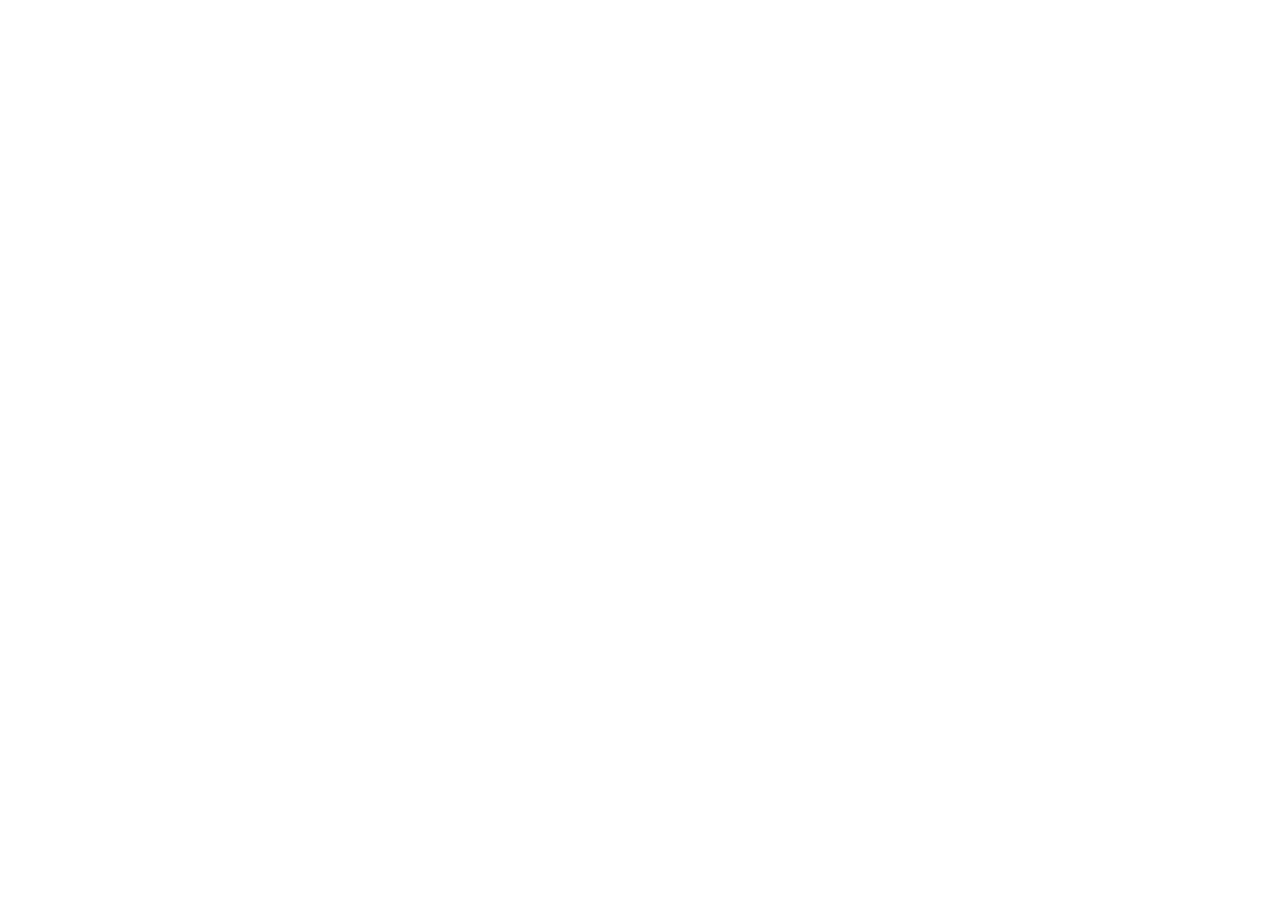
==== v2/index.html @ 92b18041 "Create index.html" ====
<!doctype html><html><head><meta charset="UTF-8"><meta name="viewport" content="width=device-width,initial-scale=1"><title>Utsav Mittal | Portfolio</title><link rel="stylesheet" href="styles.css"></head><body><div id="root"></div><script>
const data={v1:{label:'V1 · Clean',intro:'Building reliable backend systems that matter.',desc:'Java Backend Developer with 2+ years of experience building enterprise, financial and core-banking applications using Spring Boot, Microservices and REST APIs.',accent:'clean'},v2:{label:'V2 · Minimal',intro:'Simple interfaces. Strong backend thinking.',desc:'A focused portfolio for quick recruiter scanning, highlighting Java, Spring Boot, SQL and enterprise application experience.',accent:'minimal'},v3:{label:'V3 · Case Studies',intro:'Engineering secure systems for real-world problems.',desc:'I design APIs, services and integrations that turn complex business workflows into dependable products—with a focus on security, performance and maintainability.',accent:'case'}};
let v=(location.pathname.match(/\/(v2|v3)(?:\/|$)/)||[])[1]||'v1';
function render(){let d=data[v];document.body.innerHTML='<div class="app '+d.accent+'"><header class="nav"><a class="brand" href="/">UM<span>.</span></a><nav><a href="#about">About</a><a href="#skills">Skills</a><a href="#projects">Projects</a><a href="#experience">Experience</a><a href="#contact">Contact</a></nav><div class="version-switch">'+['v1','v2','v3'].map(x=>'<button class="'+(x==v?'active':'')+'" onclick="location.href=\''+(x=='v1'?'/':'/'+x+'/')+'\'">'+x.toUpperCase()+'</button>').join('')+'</div></header><main><section id="home" class="hero"><div><p class="eyebrow">JAVA BACKEND DEVELOPER · JAIPUR, INDIA</p><h1>'+d.intro+'</h1><p class="lead">'+d.desc+'</p><div class="actions"><a class="primary" href="#projects">View my work ↗</a><a class="secondary" href="mailto:mittalutsav07@gmail.com">Contact me</a></div><div class="stats"><div><b>2+</b><small>Years Experience</small></div><div><b>4+</b><small>ERP Modules</small></div><div><b>Java</b><small>Core Expertise</small></div></div></div><div class="terminal"><div class="dots"><i></i><i></i><i></i><span>UtsavMittal.java</span></div><pre><code><b>public class</b> UtsavMittal {\n\n String role = <em>"Backend Developer"</em>;\n String stack = <em>"Spring Boot"</em>;\n\n <b>void</b> build() {\n designAPIs();\n secureTransactions();\n solveProblems();\n }\n}</code></pre><div class="terminal-foot">● Available for opportunities <span>⌘ Java</span></div></div></section><section id="about" class="section"><label>01 / ABOUT</label><div><h2>Turning business problems into <span>working systems.</span></h2><p>I work on backend services where performance, security and clean architecture are important. My experience includes live core-banking platforms, ERP applications, financial integrations and AI-enabled customer support.</p><p>From understanding requirements to writing APIs, optimizing SQL and debugging production issues, I enjoy owning problems end-to-end.</p><div class="tags"><span>Problem Solver</span><span>API Design</span><span>System Thinking</span><span>Agile Team Player</span></div></div></section><section id="skills" class="section"><label>02 / TOOLKIT</label><div><h2>Tools I use to <span>build with confidence.</span></h2><div class="grid">'+[['Backend','Java 8 · Spring Boot · Spring MVC · Hibernate · JPA · Struts'],['Architecture','Microservices · REST APIs · JWT · OAuth 2.0 · Swagger'],['Data','PostgreSQL · MySQL · MSSQL · Oracle · DynamoDB · Redis'],['DevOps & Cloud','AWS · Docker · Git · GitLab · Jenkins · Maven · Linux'],['Messaging & Testing','Kafka · JUnit · Mockito · Multithreading · Streams'],['Ways of Working','Agile/Scrum · Jira · Code Reviews · Debugging · System Design']].map(x=>'<article><b>'+x[0]+'</b><p>'+x[1]+'</p></article>').join('')+'</div></div></section><section id="projects" class="section"><label>03 / SELECTED WORK</label><div><h2>Projects that show <span>what I can do.</span></h2><article class="project"><div class="num">01</div><div><div class="project-title"><h3>ERP-eMaps</h3><span>Enterprise ERP Platform</span></div><p>A business platform automating accounting, inventory, sales, tender, reconciliation and reporting workflows.</p><ul><li>Owned Billing Module end-to-end, including invoice generation and accounting workflows.</li><li>Developed complex SQL queries, joins, subqueries and stored procedures.</li><li>Created dynamic financial and transactional reports using Jasper Reports.</li></ul><div class="tags"><span>Java</span><span>Spring</span><span>Struts</span><span>SQL</span></div></div></article><article class="project"><div class="num">02</div><div><div class="project-title"><h3>Core Banking Solution</h3><span>Financial Services</span></div><p>A Spring Boot and RESTful microservices platform for a major cooperative bank.</p><ul><li>Implemented JWT and OAuth 2.0 authentication and authorization.</li><li>Integrated third-party banking APIs and an AI-powered WhatsApp chatbot.</li><li>Added request validation and structured exception handling.</li></ul><div class="tags"><span>Spring Boot</span><span>Microservices</span><span>AWS</span><span>Kafka</span></div></div></article></div></section><section id="experience" class="section"><label>04 / EXPERIENCE</label><div><h2>Where I've <span>made an impact.</span></h2><div class="timeline"><small>JUL 2024 — PRESENT</small><h3>Software Engineer</h3><p>Natural Support Consultancy Services Pvt. Ltd.</p><ul><li>Built RESTful APIs and microservices for live banking and financial applications.</li><li>Worked with PostgreSQL, DynamoDB, AWS and secure API access patterns.</li><li>Led debugging, code reviews, performance tuning and dependency security upgrades.</li></ul></div></div></section><section id="contact" class="contact"><p class="eyebrow">05 / CONTACT</p><h2>Let's build something <span>useful together.</span></h2><p>Have an opportunity, a project or just want to connect? I'd be happy to talk.</p><a class="primary" href="mailto:mittalutsav07@gmail.com">mittalutsav07@gmail.com ↗</a><div class="contact-links"><a href="tel:6399211701">+91 63992 11701</a><a href="https://linkedin.com/in/utsav-mittal-8a2a79371" target="_blank">LinkedIn ↗</a></div></section></main><footer>© 2026 Utsav Mittal · '+d.label+'</footer></div>'}render();
</script></body></html>
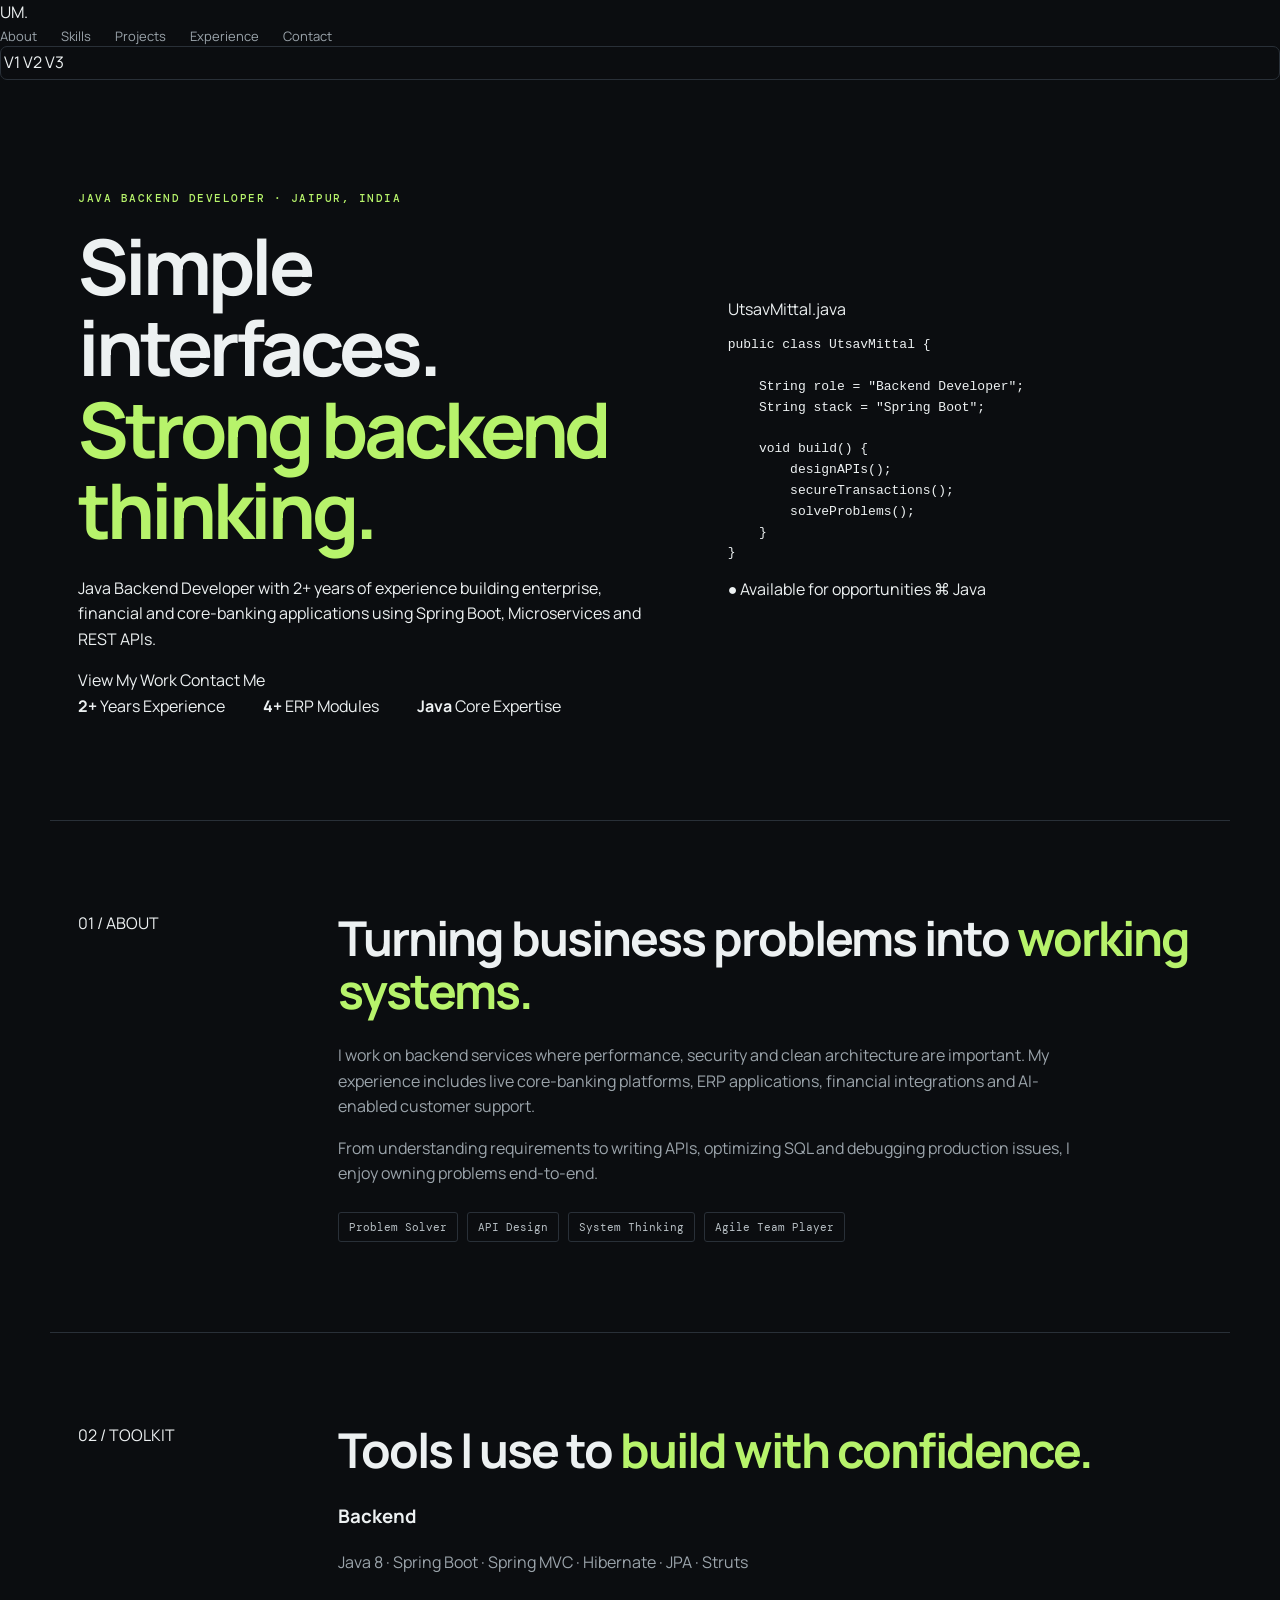
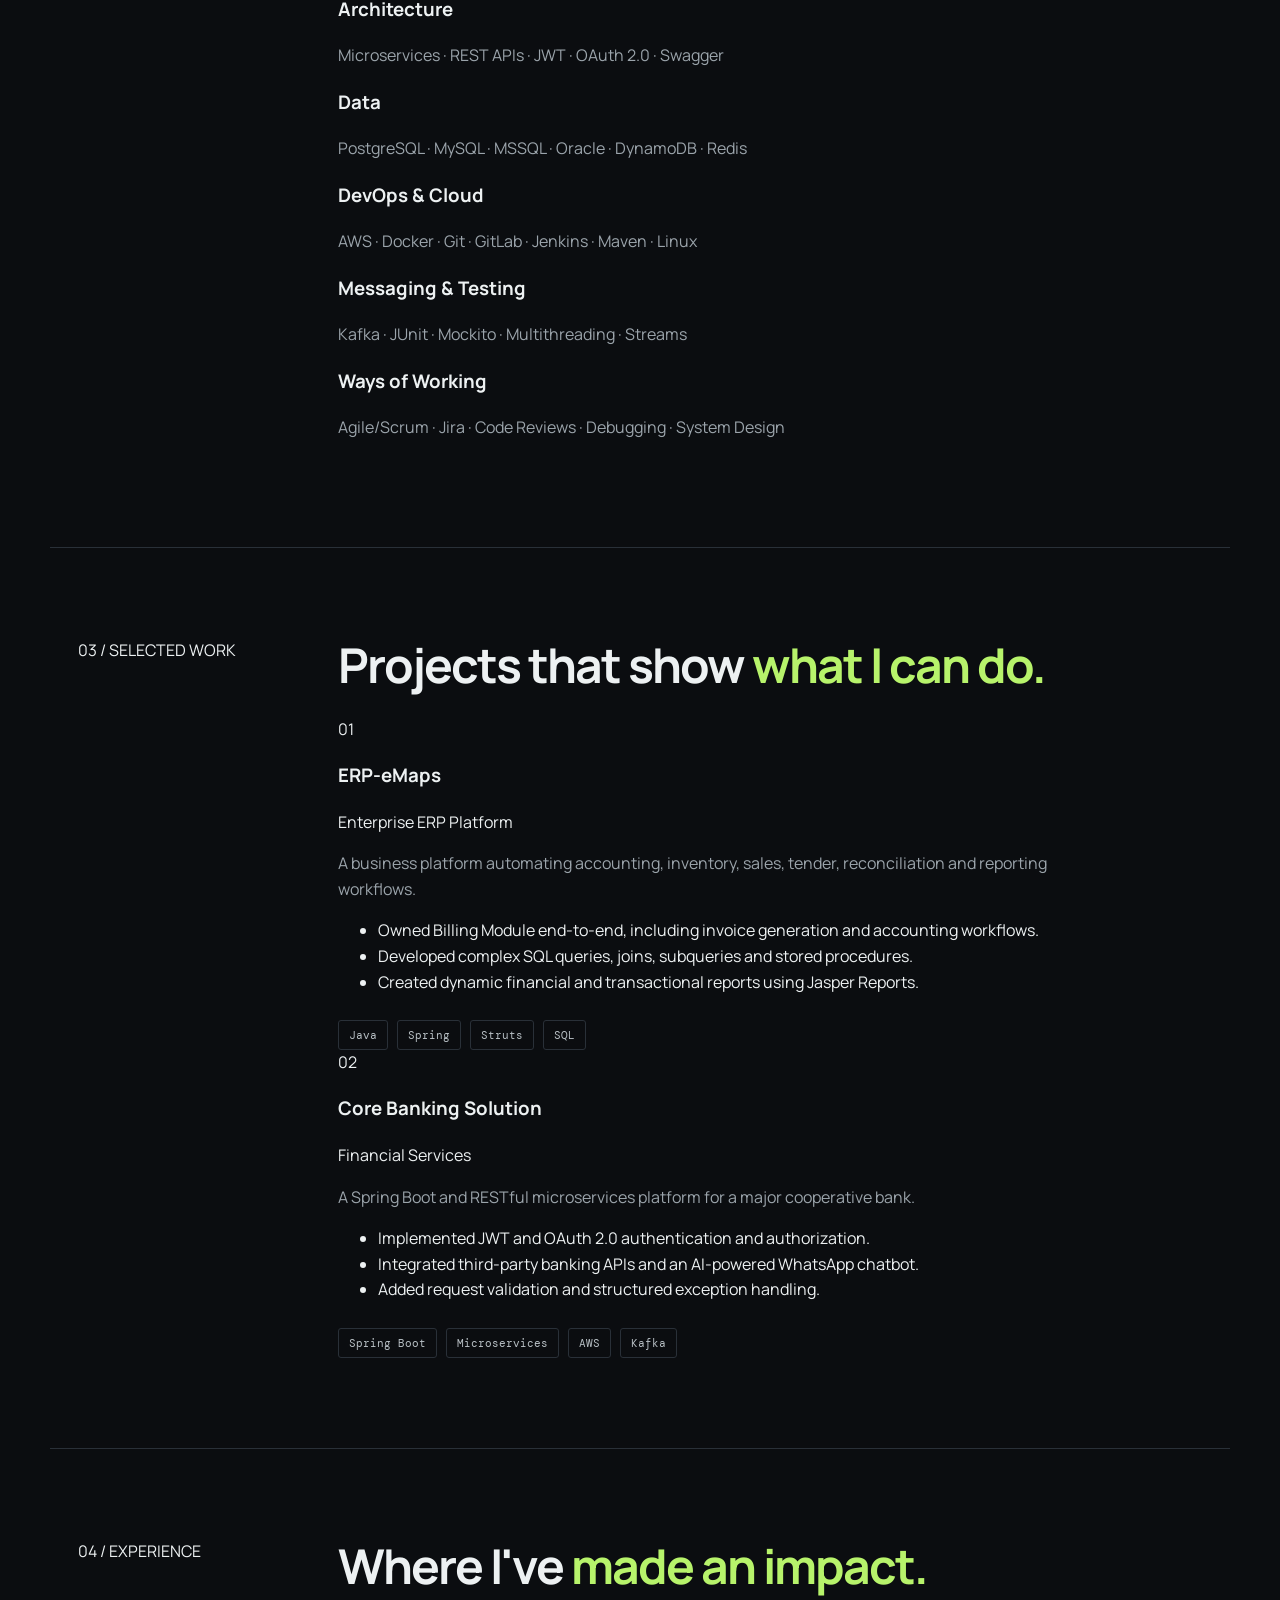
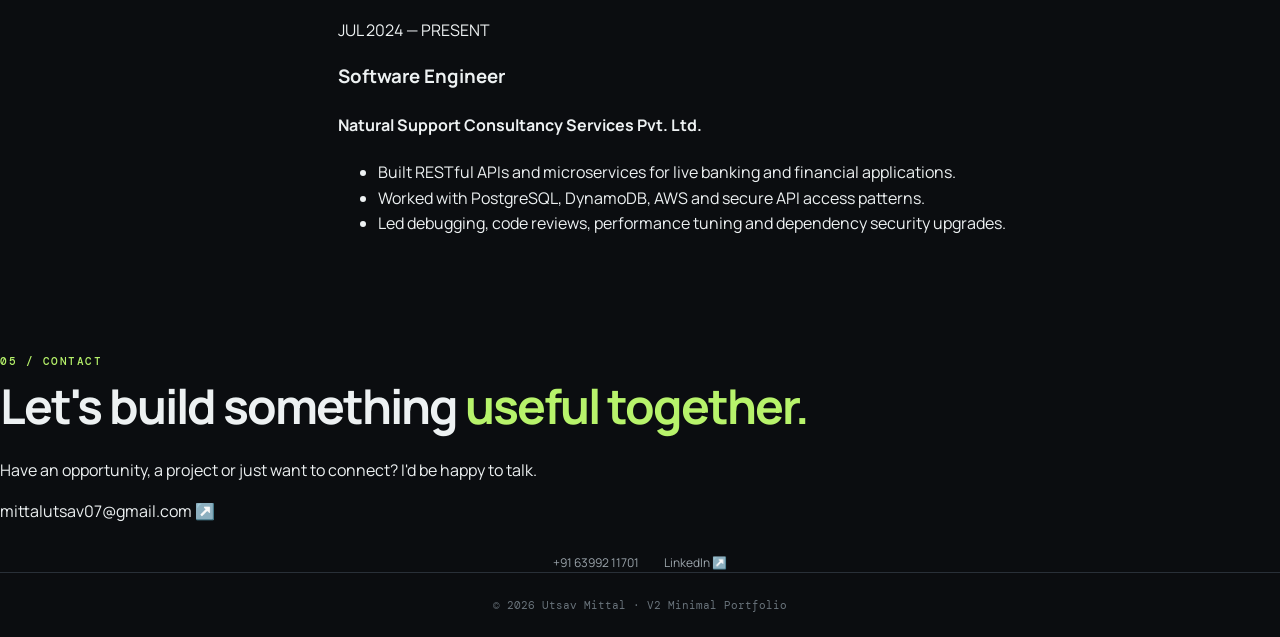
==== commit 60999aeb: "Update index.html" ====
--- a/v2/index.html
+++ b/v2/index.html
@@ -1,5 +1,439 @@
-<!doctype html><html><head><meta charset="UTF-8"><meta name="viewport" content="width=device-width,initial-scale=1"><title>Utsav Mittal | Portfolio</title><link rel="stylesheet" href="styles.css"></head><body><div id="root"></div><script>
-const data={v1:{label:'V1 · Clean',intro:'Building reliable backend systems that matter.',desc:'Java Backend Developer with 2+ years of experience building enterprise, financial and core-banking applications using Spring Boot, Microservices and REST APIs.',accent:'clean'},v2:{label:'V2 · Minimal',intro:'Simple interfaces. Strong backend thinking.',desc:'A focused portfolio for quick recruiter scanning, highlighting Java, Spring Boot, SQL and enterprise application experience.',accent:'minimal'},v3:{label:'V3 · Case Studies',intro:'Engineering secure systems for real-world problems.',desc:'I design APIs, services and integrations that turn complex business workflows into dependable products—with a focus on security, performance and maintainability.',accent:'case'}};
-let v=(location.pathname.match(/\/(v2|v3)(?:\/|$)/)||[])[1]||'v1';
-function render(){let d=data[v];document.body.innerHTML='<div class="app '+d.accent+'"><header class="nav"><a class="brand" href="/">UM<span>.</span></a><nav><a href="#about">About</a><a href="#skills">Skills</a><a href="#projects">Projects</a><a href="#experience">Experience</a><a href="#contact">Contact</a></nav><div class="version-switch">'+['v1','v2','v3'].map(x=>'<button class="'+(x==v?'active':'')+'" onclick="location.href=\''+(x=='v1'?'/':'/'+x+'/')+'\'">'+x.toUpperCase()+'</button>').join('')+'</div></header><main><section id="home" class="hero"><div><p class="eyebrow">JAVA BACKEND DEVELOPER · JAIPUR, INDIA</p><h1>'+d.intro+'</h1><p class="lead">'+d.desc+'</p><div class="actions"><a class="primary" href="#projects">View my work ↗</a><a class="secondary" href="mailto:mittalutsav07@gmail.com">Contact me</a></div><div class="stats"><div><b>2+</b><small>Years Experience</small></div><div><b>4+</b><small>ERP Modules</small></div><div><b>Java</b><small>Core Expertise</small></div></div></div><div class="terminal"><div class="dots"><i></i><i></i><i></i><span>UtsavMittal.java</span></div><pre><code><b>public class</b> UtsavMittal {\n\n String role = <em>"Backend Developer"</em>;\n String stack = <em>"Spring Boot"</em>;\n\n <b>void</b> build() {\n designAPIs();\n secureTransactions();\n solveProblems();\n }\n}</code></pre><div class="terminal-foot">● Available for opportunities <span>⌘ Java</span></div></div></section><section id="about" class="section"><label>01 / ABOUT</label><div><h2>Turning business problems into <span>working systems.</span></h2><p>I work on backend services where performance, security and clean architecture are important. My experience includes live core-banking platforms, ERP applications, financial integrations and AI-enabled customer support.</p><p>From understanding requirements to writing APIs, optimizing SQL and debugging production issues, I enjoy owning problems end-to-end.</p><div class="tags"><span>Problem Solver</span><span>API Design</span><span>System Thinking</span><span>Agile Team Player</span></div></div></section><section id="skills" class="section"><label>02 / TOOLKIT</label><div><h2>Tools I use to <span>build with confidence.</span></h2><div class="grid">'+[['Backend','Java 8 · Spring Boot · Spring MVC · Hibernate · JPA · Struts'],['Architecture','Microservices · REST APIs · JWT · OAuth 2.0 · Swagger'],['Data','PostgreSQL · MySQL · MSSQL · Oracle · DynamoDB · Redis'],['DevOps & Cloud','AWS · Docker · Git · GitLab · Jenkins · Maven · Linux'],['Messaging & Testing','Kafka · JUnit · Mockito · Multithreading · Streams'],['Ways of Working','Agile/Scrum · Jira · Code Reviews · Debugging · System Design']].map(x=>'<article><b>'+x[0]+'</b><p>'+x[1]+'</p></article>').join('')+'</div></div></section><section id="projects" class="section"><label>03 / SELECTED WORK</label><div><h2>Projects that show <span>what I can do.</span></h2><article class="project"><div class="num">01</div><div><div class="project-title"><h3>ERP-eMaps</h3><span>Enterprise ERP Platform</span></div><p>A business platform automating accounting, inventory, sales, tender, reconciliation and reporting workflows.</p><ul><li>Owned Billing Module end-to-end, including invoice generation and accounting workflows.</li><li>Developed complex SQL queries, joins, subqueries and stored procedures.</li><li>Created dynamic financial and transactional reports using Jasper Reports.</li></ul><div class="tags"><span>Java</span><span>Spring</span><span>Struts</span><span>SQL</span></div></div></article><article class="project"><div class="num">02</div><div><div class="project-title"><h3>Core Banking Solution</h3><span>Financial Services</span></div><p>A Spring Boot and RESTful microservices platform for a major cooperative bank.</p><ul><li>Implemented JWT and OAuth 2.0 authentication and authorization.</li><li>Integrated third-party banking APIs and an AI-powered WhatsApp chatbot.</li><li>Added request validation and structured exception handling.</li></ul><div class="tags"><span>Spring Boot</span><span>Microservices</span><span>AWS</span><span>Kafka</span></div></div></article></div></section><section id="experience" class="section"><label>04 / EXPERIENCE</label><div><h2>Where I've <span>made an impact.</span></h2><div class="timeline"><small>JUL 2024 — PRESENT</small><h3>Software Engineer</h3><p>Natural Support Consultancy Services Pvt. Ltd.</p><ul><li>Built RESTful APIs and microservices for live banking and financial applications.</li><li>Worked with PostgreSQL, DynamoDB, AWS and secure API access patterns.</li><li>Led debugging, code reviews, performance tuning and dependency security upgrades.</li></ul></div></div></section><section id="contact" class="contact"><p class="eyebrow">05 / CONTACT</p><h2>Let's build something <span>useful together.</span></h2><p>Have an opportunity, a project or just want to connect? I'd be happy to talk.</p><a class="primary" href="mailto:mittalutsav07@gmail.com">mittalutsav07@gmail.com ↗</a><div class="contact-links"><a href="tel:6399211701">+91 63992 11701</a><a href="https://linkedin.com/in/utsav-mittal-8a2a79371" target="_blank">LinkedIn ↗</a></div></section></main><footer>© 2026 Utsav Mittal · '+d.label+'</footer></div>'}render();
-</script></body></html>
+<!DOCTYPE html>
+<html lang="en">
+<head>
+    <meta charset="UTF-8">
+    <meta name="viewport" content="width=device-width, initial-scale=1.0">
+
+    <title>Utsav Mittal | Backend Developer</title>
+
+    <link rel="stylesheet" href="styles.css">
+</head>
+
+<body>
+
+    <header class="navbar">
+        <a href="../" class="logo">UM<span>.</span></a>
+
+        <nav>
+            <a href="#about">About</a>
+            <a href="#skills">Skills</a>
+            <a href="#projects">Projects</a>
+            <a href="#experience">Experience</a>
+            <a href="#contact">Contact</a>
+        </nav>
+
+        <div class="version-switch">
+            <a href="../">V1</a>
+            <a href="./" class="active">V2</a>
+            <a href="../v3/">V3</a>
+        </div>
+    </header>
+
+
+    <main>
+
+        <!-- HERO SECTION -->
+        <section class="hero" id="home">
+
+            <div class="hero-content">
+
+                <p class="eyebrow">
+                    JAVA BACKEND DEVELOPER · JAIPUR, INDIA
+                </p>
+
+                <h1>
+                    Simple interfaces.<br>
+                    <span>Strong backend thinking.</span>
+                </h1>
+
+                <p class="hero-description">
+                    Java Backend Developer with 2+ years of experience building
+                    enterprise, financial and core-banking applications using
+                    Spring Boot, Microservices and REST APIs.
+                </p>
+
+                <div class="hero-buttons">
+                    <a href="#projects" class="btn primary-btn">
+                        View My Work
+                    </a>
+
+                    <a href="#contact" class="btn secondary-btn">
+                        Contact Me
+                    </a>
+                </div>
+
+                <div class="stats">
+
+                    <div class="stat">
+                        <strong>2+</strong>
+                        <span>Years Experience</span>
+                    </div>
+
+                    <div class="stat">
+                        <strong>4+</strong>
+                        <span>ERP Modules</span>
+                    </div>
+
+                    <div class="stat">
+                        <strong>Java</strong>
+                        <span>Core Expertise</span>
+                    </div>
+
+                </div>
+
+            </div>
+
+
+            <div class="terminal-card">
+
+                <div class="terminal-header">
+                    <div class="terminal-dots">
+                        <span></span>
+                        <span></span>
+                        <span></span>
+                    </div>
+
+                    <div class="terminal-title">
+                        UtsavMittal.java
+                    </div>
+                </div>
+
+                <div class="terminal-body">
+<pre><code><span class="keyword">public class</span> UtsavMittal {
+
+    String role = <span class="string">"Backend Developer"</span>;
+    String stack = <span class="string">"Spring Boot"</span>;
+
+    <span class="keyword">void</span> build() {
+        designAPIs();
+        secureTransactions();
+        solveProblems();
+    }
+}</code></pre>
+                </div>
+
+                <div class="terminal-footer">
+                    <span>● Available for opportunities</span>
+                    <span>⌘ Java</span>
+                </div>
+
+            </div>
+
+        </section>
+
+
+        <!-- ABOUT -->
+        <section class="section" id="about">
+
+            <div class="section-number">
+                01 / ABOUT
+            </div>
+
+            <div class="section-content">
+
+                <h2>
+                    Turning business problems into
+                    <span>working systems.</span>
+                </h2>
+
+                <p>
+                    I work on backend services where performance, security and
+                    clean architecture are important. My experience includes
+                    live core-banking platforms, ERP applications, financial
+                    integrations and AI-enabled customer support.
+                </p>
+
+                <p>
+                    From understanding requirements to writing APIs, optimizing
+                    SQL and debugging production issues, I enjoy owning problems
+                    end-to-end.
+                </p>
+
+                <div class="tags">
+                    <span>Problem Solver</span>
+                    <span>API Design</span>
+                    <span>System Thinking</span>
+                    <span>Agile Team Player</span>
+                </div>
+
+            </div>
+
+        </section>
+
+
+        <!-- SKILLS -->
+        <section class="section" id="skills">
+
+            <div class="section-number">
+                02 / TOOLKIT
+            </div>
+
+            <div class="section-content">
+
+                <h2>
+                    Tools I use to
+                    <span>build with confidence.</span>
+                </h2>
+
+                <div class="skills-grid">
+
+                    <article class="skill-card">
+                        <h3>Backend</h3>
+                        <p>
+                            Java 8 · Spring Boot · Spring MVC · Hibernate · JPA · Struts
+                        </p>
+                    </article>
+
+                    <article class="skill-card">
+                        <h3>Architecture</h3>
+                        <p>
+                            Microservices · REST APIs · JWT · OAuth 2.0 · Swagger
+                        </p>
+                    </article>
+
+                    <article class="skill-card">
+                        <h3>Data</h3>
+                        <p>
+                            PostgreSQL · MySQL · MSSQL · Oracle · DynamoDB · Redis
+                        </p>
+                    </article>
+
+                    <article class="skill-card">
+                        <h3>DevOps & Cloud</h3>
+                        <p>
+                            AWS · Docker · Git · GitLab · Jenkins · Maven · Linux
+                        </p>
+                    </article>
+
+                    <article class="skill-card">
+                        <h3>Messaging & Testing</h3>
+                        <p>
+                            Kafka · JUnit · Mockito · Multithreading · Streams
+                        </p>
+                    </article>
+
+                    <article class="skill-card">
+                        <h3>Ways of Working</h3>
+                        <p>
+                            Agile/Scrum · Jira · Code Reviews · Debugging · System Design
+                        </p>
+                    </article>
+
+                </div>
+
+            </div>
+
+        </section>
+
+
+        <!-- PROJECTS -->
+        <section class="section" id="projects">
+
+            <div class="section-number">
+                03 / SELECTED WORK
+            </div>
+
+            <div class="section-content">
+
+                <h2>
+                    Projects that show
+                    <span>what I can do.</span>
+                </h2>
+
+
+                <article class="project-card">
+
+                    <div class="project-number">
+                        01
+                    </div>
+
+                    <div class="project-details">
+
+                        <div class="project-heading">
+                            <div>
+                                <h3>ERP-eMaps</h3>
+                                <span>Enterprise ERP Platform</span>
+                            </div>
+                        </div>
+
+                        <p>
+                            A business platform automating accounting, inventory,
+                            sales, tender, reconciliation and reporting workflows.
+                        </p>
+
+                        <ul>
+                            <li>
+                                Owned Billing Module end-to-end, including invoice
+                                generation and accounting workflows.
+                            </li>
+
+                            <li>
+                                Developed complex SQL queries, joins, subqueries
+                                and stored procedures.
+                            </li>
+
+                            <li>
+                                Created dynamic financial and transactional reports
+                                using Jasper Reports.
+                            </li>
+                        </ul>
+
+                        <div class="tags">
+                            <span>Java</span>
+                            <span>Spring</span>
+                            <span>Struts</span>
+                            <span>SQL</span>
+                        </div>
+
+                    </div>
+
+                </article>
+
+
+                <article class="project-card">
+
+                    <div class="project-number">
+                        02
+                    </div>
+
+                    <div class="project-details">
+
+                        <div class="project-heading">
+                            <div>
+                                <h3>Core Banking Solution</h3>
+                                <span>Financial Services</span>
+                            </div>
+                        </div>
+
+                        <p>
+                            A Spring Boot and RESTful microservices platform for
+                            a major cooperative bank.
+                        </p>
+
+                        <ul>
+                            <li>
+                                Implemented JWT and OAuth 2.0 authentication
+                                and authorization.
+                            </li>
+
+                            <li>
+                                Integrated third-party banking APIs and an
+                                AI-powered WhatsApp chatbot.
+                            </li>
+
+                            <li>
+                                Added request validation and structured
+                                exception handling.
+                            </li>
+                        </ul>
+
+                        <div class="tags">
+                            <span>Spring Boot</span>
+                            <span>Microservices</span>
+                            <span>AWS</span>
+                            <span>Kafka</span>
+                        </div>
+
+                    </div>
+
+                </article>
+
+            </div>
+
+        </section>
+
+
+        <!-- EXPERIENCE -->
+        <section class="section" id="experience">
+
+            <div class="section-number">
+                04 / EXPERIENCE
+            </div>
+
+            <div class="section-content">
+
+                <h2>
+                    Where I've
+                    <span>made an impact.</span>
+                </h2>
+
+                <div class="experience-card">
+
+                    <div class="experience-date">
+                        JUL 2024 — PRESENT
+                    </div>
+
+                    <h3>Software Engineer</h3>
+
+                    <h4>
+                        Natural Support Consultancy Services Pvt. Ltd.
+                    </h4>
+
+                    <ul>
+                        <li>
+                            Built RESTful APIs and microservices for live banking
+                            and financial applications.
+                        </li>
+
+                        <li>
+                            Worked with PostgreSQL, DynamoDB, AWS and secure
+                            API access patterns.
+                        </li>
+
+                        <li>
+                            Led debugging, code reviews, performance tuning
+                            and dependency security upgrades.
+                        </li>
+                    </ul>
+
+                </div>
+
+            </div>
+
+        </section>
+
+
+        <!-- CONTACT -->
+        <section class="contact-section" id="contact">
+
+            <p class="eyebrow">
+                05 / CONTACT
+            </p>
+
+            <h2>
+                Let's build something
+                <span>useful together.</span>
+            </h2>
+
+            <p>
+                Have an opportunity, a project or just want to connect?
+                I'd be happy to talk.
+            </p>
+
+            <a href="mailto:mittalutsav07@gmail.com" class="email-button">
+                mittalutsav07@gmail.com ↗️
+            </a>
+
+            <div class="contact-links">
+
+                <a href="tel:6399211701">
+                    +91 63992 11701
+                </a>
+
+                <a href="https://linkedin.com/in/utsav-mittal-8a2a79371" target="_blank">
+                    LinkedIn ↗️
+                </a>
+
+            </div>
+
+        </section>
+
+    </main>
+
+
+    <footer>
+        © 2026 Utsav Mittal · V2 Minimal Portfolio
+    </footer>
+
+</body>
+</html>
--- a/v2/styles.css
+++ b/v2/styles.css
@@ -0,0 +1,4 @@
+@import url('https://fonts.googleapis.com/css2?family=DM+Mono:wght@400;500&family=Manrope:wght@400;500;600;700;800&display=swap');
+:root{--bg:#0b0d10;--panel:#12161b;--text:#edf1f2;--muted:#9ba4ab;--line:#293038;--accent:#b7f36b}*{box-sizing:border-box}html{scroll-behavior:smooth}body{margin:0;background:var(--bg);color:var(--text);font-family:Manrope,Arial,sans-serif;line-height:1.6}a{color:inherit;text-decoration:none}.nav{height:76px;display:flex;align-items:center;justify-content:space-between;max-width:1180px;margin:auto;padding:0 28px;border-bottom:1px solid var(--line);position:sticky;top:0;background:#0b0d10eF;backdrop-filter:blur(12px);z-index:5}.brand{font-size:25px;font-weight:800;letter-spacing:-2px}.brand span,h1 span,h2 span{color:var(--accent)}nav{display:flex;gap:24px;color:var(--muted);font-size:13px}nav a:hover{color:var(--text)}.version-switch{display:flex;border:1px solid var(--line);border-radius:7px;padding:3px;gap:3px}.version-switch button{background:none;color:var(--muted);border:0;border-radius:4px;padding:7px 9px;font:11px 'DM Mono';cursor:pointer}.version-switch button.active{background:var(--accent);color:#10140c}.hero{max-width:1180px;margin:auto;padding:100px 28px;display:grid;grid-template-columns:1.1fr .9fr;gap:70px;align-items:center}.eyebrow,.section>label{font:500 11px 'DM Mono';letter-spacing:1.5px;color:var(--accent)}h1{font-size:clamp(45px,6vw,78px);line-height:1.06;letter-spacing:-4px;margin:20px 0 25px}.lead{color:var(--muted);max-width:590px;font-size:16px}.actions{display:flex;gap:14px;margin:32px 0 45px}.primary,.secondary{display:inline-block;padding:13px 20px;border-radius:5px;font-size:13px;font-weight:700}.primary{background:var(--accent);color:#10140c}.secondary{border:1px solid var(--line)}.stats{display:flex;gap:38px}.stats b{display:block;font-size:23px}.stats small{color:var(--muted);font-size:11px}.terminal{background:var(--panel);border:1px solid var(--line);border-radius:10px;overflow:hidden;box-shadow:0 25px 80px #0005}.dots{height:45px;border-bottom:1px solid var(--line);display:flex;align-items:center;gap:7px;padding:0 17px;color:#68727a;font:11px 'DM Mono'}.dots i{width:8px;height:8px;border-radius:50%;background:#39424a}.dots span{margin-left:auto}.terminal pre{padding:28px 30px;margin:0;min-height:280px;font:14px/2 'DM Mono';color:#d3d9d5}.terminal b{color:#d49bff}.terminal em{color:var(--accent);font-style:normal}.terminal-foot{border-top:1px solid var(--line);padding:13px 18px;font:10px 'DM Mono';color:#87918a;display:flex;justify-content:space-between}.section{max-width:1180px;margin:auto;padding:90px 28px;display:grid;grid-template-columns:190px 1fr;gap:70px;border-top:1px solid var(--line)}h2{font-size:clamp(30px,4vw,48px);line-height:1.12;letter-spacing:-2px;margin:0 0 25px}.section p{color:var(--muted);max-width:750px}.tags{display:flex;flex-wrap:wrap;gap:9px;margin-top:25px}.tags span{font:11px 'DM Mono';border:1px solid var(--line);padding:7px 10px;border-radius:3px;color:#b8c0c5}.grid{display:grid;grid-template-columns:repeat(2,1fr);gap:1px;background:var(--line);border:1px solid var(--line)}.grid article{background:var(--bg);padding:24px}.grid b{font-size:14px}.grid p{font-size:13px;margin:10px 0 0}.project{display:grid;grid-template-columns:70px 1fr;gap:25px;padding:30px 0;border-top:1px solid var(--line)}.num{font:12px 'DM Mono';color:var(--accent)}.project-title{display:flex;justify-content:space-between;gap:15px;align-items:center}.project h3{font-size:24px;margin:0}.project-title span{font:10px 'DM Mono';color:var(--muted);text-transform:uppercase}.project li,.timeline li{color:var(--muted);font-size:13px;margin:8px 0}.timeline{border-left:1px solid var(--line);padding-left:30px}.timeline small{font:11px 'DM Mono';color:var(--accent)}.timeline h3{font-size:23px;margin:10px 0 0}.contact{max-width:1180px;margin:40px auto 0;padding:110px 28px;text-align:center;border-top:1px solid var(--line)}.contact>p:not(.eyebrow){color:var(--muted);margin:0 auto 30px}.contact-links{display:flex;justify-content:center;gap:25px;margin-top:28px;color:var(--muted);font-size:12px}footer{text-align:center;border-top:1px solid var(--line);padding:25px;color:#69737b;font:11px 'DM Mono'}@media(max-width:800px){nav{display:none}.nav{padding:0 20px}.hero{grid-template-columns:1fr;padding:70px 20px;gap:35px}.section{grid-template-columns:1fr;gap:25px;padding:65px 20px}.grid{grid-template-columns:1fr}.project-title{display:block}.project-title span{display:block;margin-top:8px}.project{grid-template-columns:35px 1fr}.stats{gap:20px}.contact{padding:75px 20px}.version-switch button{padding:6px 7px}}
+/* Version themes */
+.app.minimal{--accent:#7dd3fc;--bg:#f6f7f9;--panel:#fff;--text:#17202a;--muted:#66717d;--line:#dfe5ea}.app.minimal .nav{background:#f6f7f9ee}.app.minimal .terminal{box-shadow:0 20px 60px #17202a12}.app.minimal .primary{color:#07131a}.app.case{--accent:#ffb86b}.app.case .hero{grid-template-columns:1fr}.app.case .terminal{display:none}.app.case .section{max-width:1000px}.app.case h1{max-width:850px}.app.case .project{background:var(--panel);padding:28px;border:1px solid var(--line);margin:16px 0;border-radius:10px}.app.case .project-title h3{font-size:27px}
